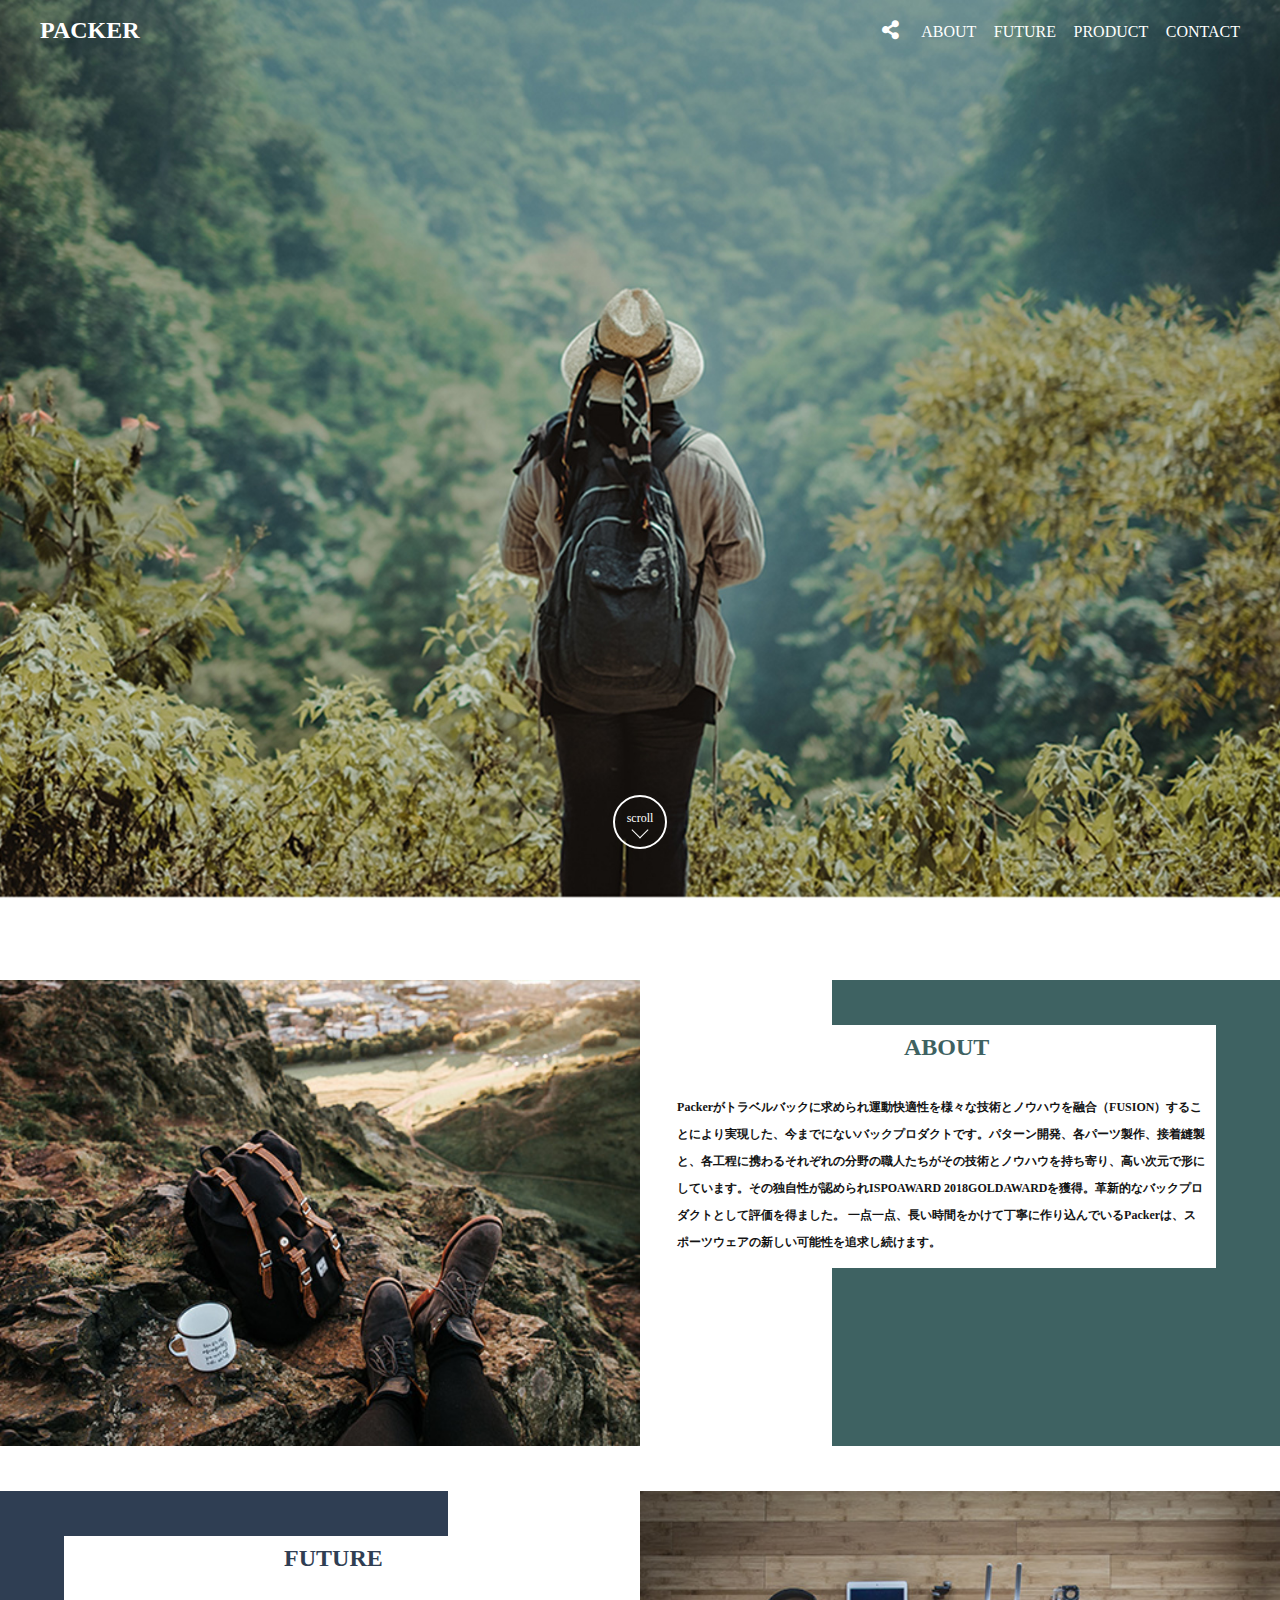
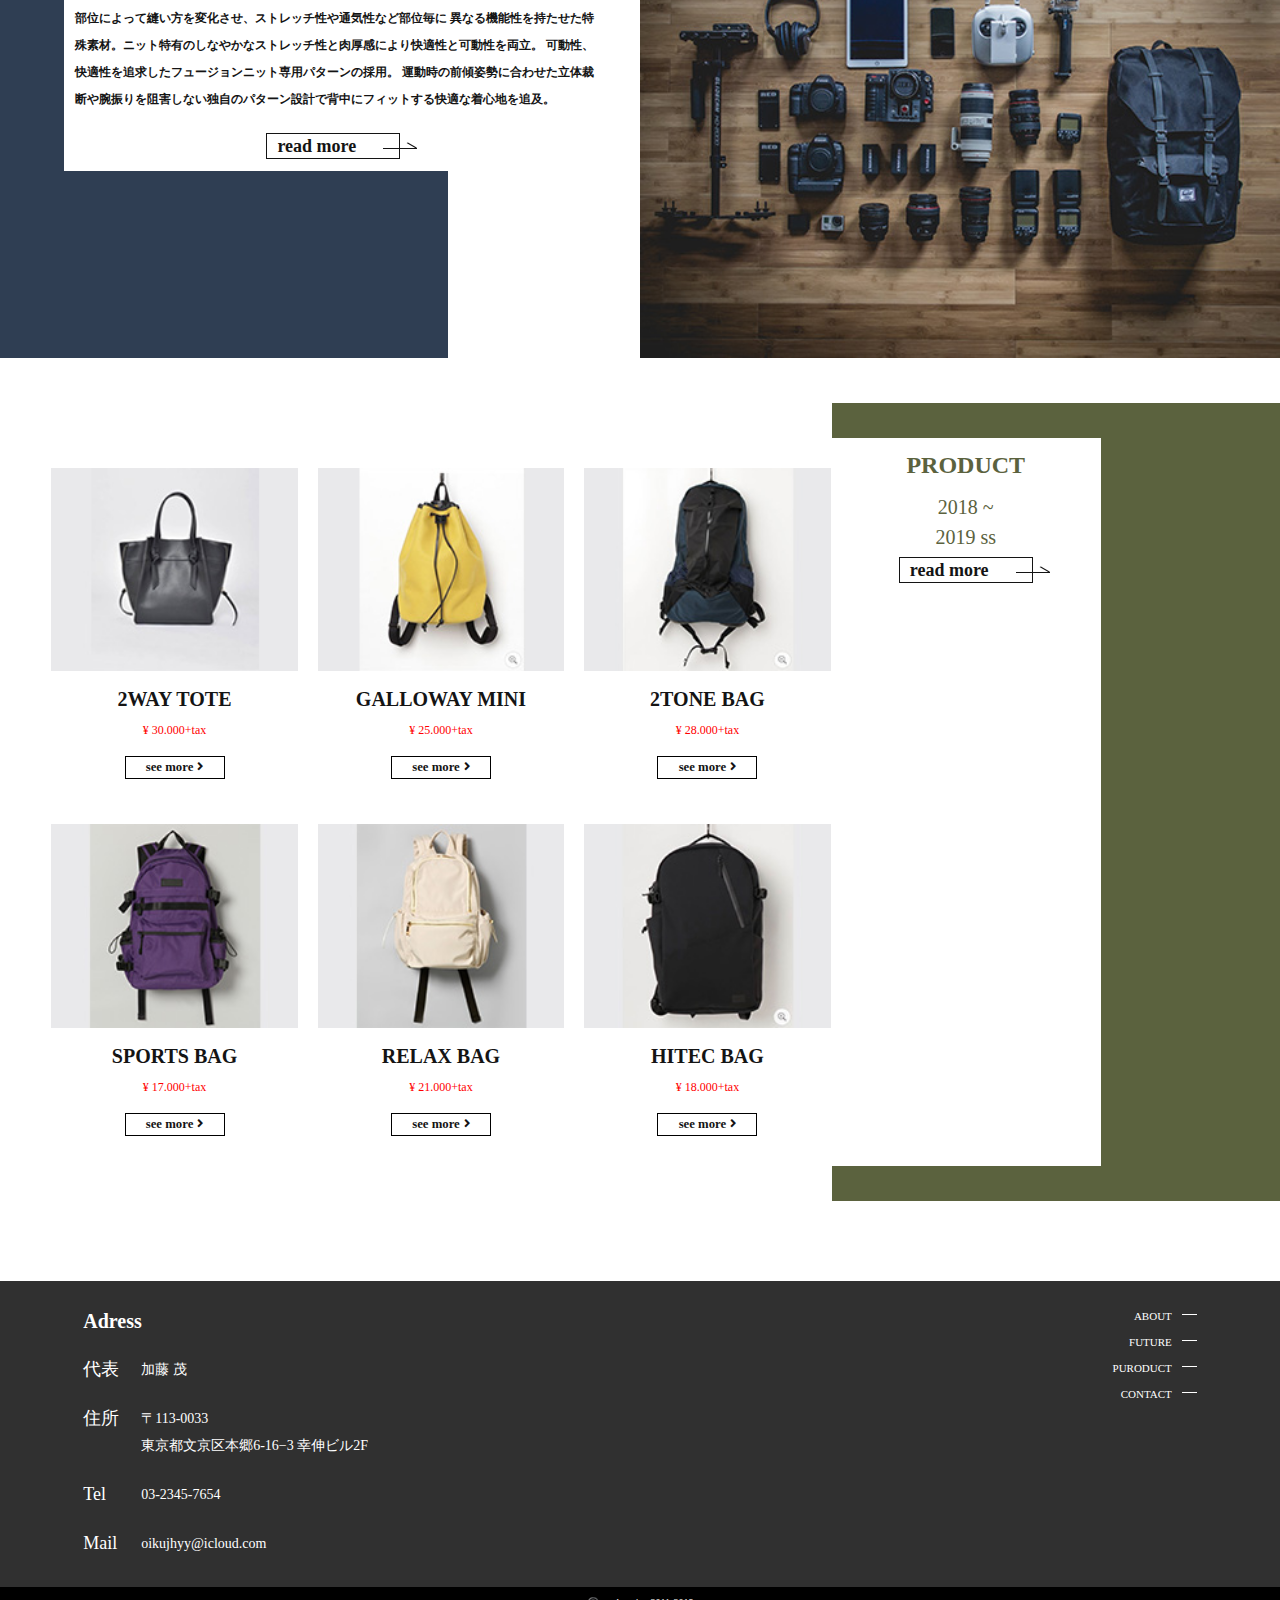
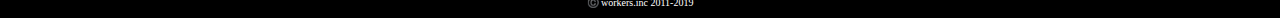
==== index.html @ 04b45cd9 "1st commit" ====
<!DOCTYPE html>

<html>

<head>
  <meta charset="utf-8">
  <title>packer</title>
  <meta name="viewport" content="width=device-width,initial-scale=1">
  <meta name="author" content="packerバックブランドサイト">
  <meta name="description" content="packerバックブランドサイトです。快適、安全、ファッションをテーマに制作したバックプロダクトです。">
  <link href="css/reset.css" rel="stylesheet">
    <link href="css/style.css" rel="stylesheet">
  <link href="https://use.fontawesome.com/releases/v5.6.1/css/all.css" rel="stylesheet">

</head>

<body>
  <header class="home-hd">
    <div class="g-nav">
    <h1 class="logo">PACKER</h1>
    <nav>
      <ul>
        <li class="share-btn"><i class="fas fa-share-alt"></i>
          <ul class="sns-list">
            <li><a href="#"><img src="image/sns/fb.svg" alt="facebookアイコン"></a></li>
            <li><a href="#"><img src="image/sns/is.svg" alt=" instagramアイコン"></a></li>
            <li><a href="#"><img src="image/sns/tw.svg" alt=" twitterアイコン"></a></li>
          </ul>
        </li>
        <li class="l-list"><a href="#about">ABOUT</a></li>
        <li class="l-list"><a href="#future">FUTURE</a></li>
        <li class="l-list"><a href="product.html">PRODUCT</a></li>
        <li class="l-list"><a href="contact.html">CONTACT</a></li>
      </ul>
    </nav>
    </div>
    
   <div class="bottom-scroll"><a href="#"><p class="scroll-txt">scroll</p></a></div>
    
  </header>
  
  <div class="wrapper">

  <div class="content" id="about">
    <div class="content--vi"><img src="image/about-left.jpg" alt="aboutのビジュアルの写真"></div>
    <div class="content--area__green">
      <section class="card">
        <h2 class="card--head card--head__green">ABOUT</h2>
        <p class="card--text">Packerがトラベルバックに求められ運動快適性を様々な技術とノウハウを融合（FUSION）することにより実現した、今までにないバックプロダクトです。パターン開発、各パーツ製作、接着縫製と、各工程に携わるそれぞれの分野の職人たちがその技術とノウハウを持ち寄り、高い次元で形にしています。その独自性が認められISPOAWARD 2018GOLDAWARDを獲得。革新的なバックプロダクトとして評価を得ました。 一点一点、長い時間をかけて丁寧に作り込んでいるPackerは、スポーツウェアの新しい可能性を追求し続けます。
        </p>
      </section>
    </div>
  </div>

  <div class="content content__rig">
    <div class="content--vi"><img src="image/future-reight.jpg" alt="futureのビジュアルの写真"></div>
    <div class="content--area content--area__navy">
      <section class="card">
        <h2 class="card--head card--head__navy">FUTURE</h2>
        <p class="card--text">部位によって縫い方を変化させ、ストレッチ性や通気性など部位毎に 異なる機能性を持たせた特殊素材。ニット特有のしなやかなストレッチ性と肉厚感により快適性と可動性を両立。 可動性、快適性を追求したフュージョンニット専用パターンの採用。 運動時の前傾姿勢に合わせた立体裁断や腕振りを阻害しない独自のパターン設計で背中にフィットする快適な着心地を追及。
        </p>
        <div class="rm--btn rm--btn-mt2"><a href="future.html"><span>read more</span></a><div class="arrow"></div></div>
      </section>
    </div>
  </div>
  
  <div class="pu-base">
  <div class="content pu-content">
      
      <div class="mulch">
        
        <div class="mulch-card">
         <img src="image/product1.jpg">
          <h3 class="mulch-card--head">2WAY TOTE</h3>
          <p class="price">¥ 30.000+tax</p>
          <div class="se--btn"><a href="#">see more<i class="fas fa-angle-right"></i></a></div>
        </div>
        
        <div class="mulch-card">
         <img src="image/product2.jpg">
          <h3 class="mulch-card--head">GALLOWAY MINI</h3>
          <p class="price">¥ 25.000+tax</p>
          <div class="se--btn"><a href="#">see more<i class="fas fa-angle-right"></i></a></div>
        </div>
        
        <div class="mulch-card">
         <img src="image/product3.jpg">
          <h3 class="mulch-card--head">2TONE BAG</h3>
          <p class="price">¥ 28.000+tax</p>
          <div class="se--btn"><a href="#">see more<i class="fas fa-angle-right"></i></a></div>
        </div>
        
        <div class="mulch-card">
         <img src="image/product4.jpg">
          <h3 class="mulch-card--head">SPORTS BAG</h3>
          <p class="price">¥ 17.000+tax</p>
          <div class="se--btn"><a href="#">see more<i class="fas fa-angle-right"></i></a></div>
        </div>
        
        <div class="mulch-card">
         <img src="image/product5.jpg">
          <h3 class="mulch-card--head">RELAX BAG</h3>
          <p class="price">¥ 21.000+tax</p>
          <div class="se--btn"><a href="#">see more<i class="fas fa-angle-right"></i></a></div>
        </div>
        
        <div class="mulch-card">
         <img src="image/product6.jpg">
          <h3 class="mulch-card--head">HITEC BAG</h3>
          <p class="price">¥ 18.000+tax</p>
          <div class="se--btn"><a href="#">see more<i class="fas fa-angle-right"></i></a></div>
        </div>
        
      </div>
    
      <section class="pu-card">
        <h2 class="card--head">PRODUCT</h2>
        <p class="card--season">
          2018 ~</p>
        <p class="card--season">
          2019 ss
        </p>
        <div class="rm--btn"><a href="product.html"><span>read more</span></a><div class="arrow"></div></div>
      </section>
    
  </div>
  </div>
    
</div> <!--wrapper終わり-->
  
  <footer>
   
    <div class="footer-primary">
    
    <div class="footer-left">
        <section class="address">
        <h4>Adress</h4>
        <table>
          <tr>
            <th>代表</th>
            <td>加藤 茂</td>
          </tr>
           <tr>
            <th>住所</th>
            <td>〒113-0033<br>東京都文京区本郷6-16−3 幸伸ビル2F</td>
          </tr>
          <tr>
            <th>Tel</th>
            <td>03-2345-7654</td>
          </tr>
          <tr>
            <th>Mail</th>
            <td>oikujhyy@icloud.com</td>
          </tr>
          
        </table>
        </section>
        
        <div class="map"><iframe src="https://www.google.com/maps/embed?pb=!1m18!1m12!1m3!1d3239.5385072702697!2d139.75621101525962!3d35.71297258018693!2m3!1f0!2f0!3f0!3m2!1i1024!2i768!4f13.1!3m3!1m2!1s0x60188c31268f7759%3A0x6d052c5ebc829a7!2z44CSMTEzLTAwMzMg5p2x5Lqs6YO95paH5Lqs5Yy65pys6YO377yW5LiB55uu77yR77yW4oiS77yTIOW5uOS8uOODk-ODqzJG!5e0!3m2!1sja!2sjp!4v1558173972260!5m2!1sja!2sjp" width="100%" height="100%" frameborder="0" style="border:0" allowfullscreen></iframe></div>
      </div>
    
    <div class="ft-nav">
      <nav>
        <ul>
          <li><a href="#about">ABOUT</a></li>
          <li><a href="#future">FUTURE</a></li>
          <li><a href="product.html">PURODUCT</a></li>
          <li><a href="contact.html">CONTACT</a></li>
        </ul>
      </nav>
    </div>
    
    </div>
    
    <div class="cop"><small>©️ workers.inc 2011-2019</small></div>
  </footer>
</body>


</html>
---- css/style.css ----
@charset "utf-8";

h1,h2,h3,h4,h5,h6 {
  font-weight: 600;
  color: #141414;
}

p,div{
  font-weight: 300;
  color: #141414;
}

html{
  font-size: 10px;
}

/*footer*/

footer{
  background-color: #303030;
  margin: 80px 0 0 0;
}

.footer-primary{
  display: flex;
  justify-content: space-between;
  padding: 30px 6.5%;
  box-sizing: border-box;
}

.footer-left{
  display: flex;
  justify-content: space-between;
  width: 73.7%;
}

.cop{
  background-color: #000;
  color: #fff;
  text-align: center;
  font-size: 1.2rem;
  line-height: 30px;
}

.address h4{
  font-size: 2rem;
  color: #fff;
  font-weight: 600;
  margin-bottom: 25px;
}

.address tbody tr th,td{
  color: #fff;
  padding-bottom: 22px;
  line-height: 2.7rem;
  vertical-align: top;
}

.address tbody tr:last-child th,.address tbody tr:last-child td{
  color: #fff;
  padding-bottom: 0px;
}


.address th{
  font-size: 18px;
  padding-right: 22px
}

.address td{
  font-size: 14px;
}

.map{
  width: 43.61%;
}

.ft-nav li{
  margin-bottom: 15px;
  text-align: right;
}

.ft-nav li a{
  font-size: 1.1rem;
  color: #fff;
  text-align: right;
}

.ft-nav li a::after{
  content: "";
  display: inline-block;
  background-color: #fff;
  height: 1px;
  width: 15px;
  margin-left: 10px;
  vertical-align: super;
}


/*btn*/

.rm--btn{
  display: block;
  position: relative;
  width: 134px;
  margin: 0 auto;
  line-height: 24px;
  text-align: left;
  border: 1px solid #141414;
  box-sizing: border-box;
  font-size: 1.8rem;
  font-weight: 600;
}

.rm--btn span{
  margin-left: 10px;
}

.rm--btn a{
  display: block;
  color: #141414;
}

.arrow{
  content: "";
  display: block;
  position: absolute;
  right: -18px;
  top: 58.33%;
  height: 1px;
  width: 34px;
  background-color: #141414;
}

.arrow::after{
  content: "";
  display: block;
  position: absolute;
  right: -1px;
  bottom: 3px;
  border-bottom: 1px solid #141414;
  border-right: 1px solid transparent;
  border-left: 1px solid transparent;
  width: 10px;
  transform: rotate(30deg);
}



/*gnav始まり*/


.g-nav{
  width: 100%;
  display: flex;
  justify-content: space-between;
  align-items: center;
  height: 60px;
  padding: 0 40px;
  box-sizing: border-box;
}

.g-nav{
  color: #fff;
}

.logo{
  font-size:2.4rem;
  color: #fff;
}

.g-nav li{
  display: inline-block;
  margin-left: 15px;
}

.g-nav li a{
  display: block;
  color: #fff;
  font-size: 1.6rem;
  position: relative;
}

.g-nav li.l-list a::after{
  position: absolute;
  content: "";
  display: block;
  height: 1px;
  margin-top: 10px;
  width: 0;
  background-color: #fff;
  transition: width 0.3s ease;
}

.g-nav li.l-list a:hover:after{
  width: 100%;
}

/*gnav終わり*/


/*home-base始まり*/

.content{
  display: flex;
  justify-content: space-between;
  margin-bottom: 45px;
}

div[class^="content--area"]{
  position: relative;
  width: 50%;
}

.card{
  position: relative;
  max-width: 550px;
  background-color: #fff;
  margin: 3.5vw 10% 0 2.9vw;
  padding: 10px 0 12.5px;
}

.card--head{
  font-size: 2.4rem;
  text-align: center;
  margin-bottom: 2.75vw;
}

.card--text{
  font-size: 1.2rem;
  line-height: 2.25em;
  padding-right: 2%;
  font-weight: 600;
}

/*home-base終わり*/




/*home-header始まり*/

header{
  position: relative;
  background-image: url(../image/home-top@2x.jpg);
  background-position: center;
  background-size: cover;
  height: 100vh;
  width: 100vw;
}

.home-hd{
  margin-bottom: 80px;
}

/*----SNS始まり----*/

.share-btn{
  position: relative;
  font-size: 1.9rem;
  margin-right: 5px;
}

.share-btn .sns-list{
  display: none;
  position: absolute;
  top: 31px;
  left: -50%;
  background-color: rgb(255,255,255,0.5);
  border-top: 5px solid #3e6262;
  width: 100px;
  padding: 8px;
}

.share-btn:hover .sns-list{
  display: flex;
  justify-content: space-between;
}

.share-btn .sns-list::before{
  content: "";
  display: block;
  position: absolute;
  top: -15px;
  left: 5%;
  border-right: 10px solid transparent;
  border-bottom: 10px solid #3e6262;
  border-left: 10px solid transparent;
}

.share-btn .sns-list li{
  margin: 0;
}

.share-btn .sns-list li a{
  text-align: center;
}

.share-btn .sns-list li a img{
  width: 25px;
}

/*----SNS終わり----*/


/*----scroll-btn始まり----*/

.bottom-scroll{
  position: absolute;
  bottom: 4vw;
  left: 50%;
  transform: translateX(-50%);
  width: 50px;
  height: 50px;
  border-radius: 50px;
  border: 2px solid #fff;
  font-size: 1.2rem;
  color: #fff;
  text-align: center;
}

.bottom-scroll .scroll-txt{
  padding-top: 15px;
  color: #fff;
}

.bottom-scroll .scroll-txt::after{
  content: "";
  display: block;
  width: 11px;
  height: 11px;
  border-right: 1px solid #fff;
  border-bottom: 1px solid #fff;
  transform: rotate(45deg);
  margin: auto;
}

/*----scroll-btn終わり----*/

/*home-header終わり*/


/*-共通header始まり*/

#puroduct header{
  background-image: none;
  height: auto;
  width: auto;
  margin-bottom: 0;
}

.home-hd{
  margin-bottom: 80px;
}

#puroduct .g-nav{
  background-color: #3e6262;
}

/*共通終わり*/

/*----top-about始まり----*/

.content--vi{
  width: 50%;
}

.content--vi img{
  width: 100%;
  height: auto;
}

.content--area__green::before{
  content: "";
  display: block;
  position: absolute;
  top: 0;
  right: 0;
  width: 70%;
  height: 100%;
  background-color: #3e6262;
}

.card--head__green{
  color: #3e6262;
}

/*----top-about終わり----*/


/*----top-future始まり----*/

.card--head__navy{
  color: #2f3e53;
}

.rm--btn-mt2{
  margin-top: 20px
}

.content__rig .content--vi{
  order: 2;
}

.content__rig .content--area{
  order: 1;
}

.content__rig .card{
   margin: 3.5vw 2.9vw 0 10%;
  padding: 10px 0 12.5px;
}

.content__rig .card--text{
  padding-left: 2%;
  padding-right: 0;
}

.content--area__navy::before{
  content: "";
  display: block;
  position: absolute;
  top: 0;
  left: 0;
  width: 70%;
  height: 100%;
  background-color: #2f3e53;
}

/*----top-future終わり----*/


/*----top-product始まり----*/

.pu-base{
  width: 100%;
  height: auto;
  position: relative;
  overflow: hidden;/*子要素のマージンを含むhttp://seto-abe.hatenablog.com/entry/2016/12/06/153305*/
}

.pu-base::before{
  content: "";
  display: block;
  position: absolute;
  right: 0;
  width: 35%;
  height: 100%;
  background-color: #5b623e;
}

.pu-content{
  width: 86%;
  background-color: #fff;
  margin: 35px 0;
  position: relative;
}

.pu-card{
  width: 24.54%;
  text-align: center;
}

.pu-card .card--head{
  color: #5b623e;
  margin-bottom: 20px;
  padding-top: 15px;
}

.pu-card p.card--season{
  color: #5b623e;
  font-size: 2rem;
  margin-bottom: 10px;
}

.pu-card p:last-child{
  margin-bottom: 30px;
}


.mulch{
  width: 75.46%;
  padding: 30px 0 30px 4.66%;
  box-sizing: border-box;
  display: grid;
  grid-gap: 45px 20px;
  grid-template-columns: repeat(auto-fit,minmax(187px,1fr));
}

.mulch-card img{
  width: 100%;
  margin-bottom: 18px;
}

.mulch-card--head{
  font-size: 2rem;
  text-align: center;
}

.mulch-card .price{
  font-size:  1.2rem;
  text-align: center;
  color: #ff0000;
  margin: 15px auto 20px;
}

.se--btn{
  font-size: 1.275rem;
  font-weight: 600;
  width: 100px;
  box-sizing: border-box;
  border: 1px solid #000;
  line-height: 21px;
  text-align: center;
  margin: auto;
}

.se--btn a{
  display: block;
  color: #141414;
}

.fa-angle-right{
  padding-left: 4px;
}

/*----top-product終わり----*/



/*----puroduct----*/

#puroduct .wrapper{
  position: relative;
}
#puroduct .wrapper::before{
  content: "";
  display: block;
  position: absolute;
  left: 0;
  top: 0;
  width: 100%;
  height: 30vw;
  background: url(../image/puroduct-top.jpg) center / cover no-repeat;
  font-size: 4.8rem;
}



#puroduct .wrapper h2{
  padding: 85px 0 76px 0;
  font-size: 4.8rem;
  text-align: center;
  color: #5b623e;
}

.pu-contener{
  position: relative;
}

.pu-mein{
  background-color: #fff;
  width: 1000px;
  margin: 0 auto;
  height: 500px;
  box-shadow: 0px 0px 10px rgba(0,0,0,0.25);
}
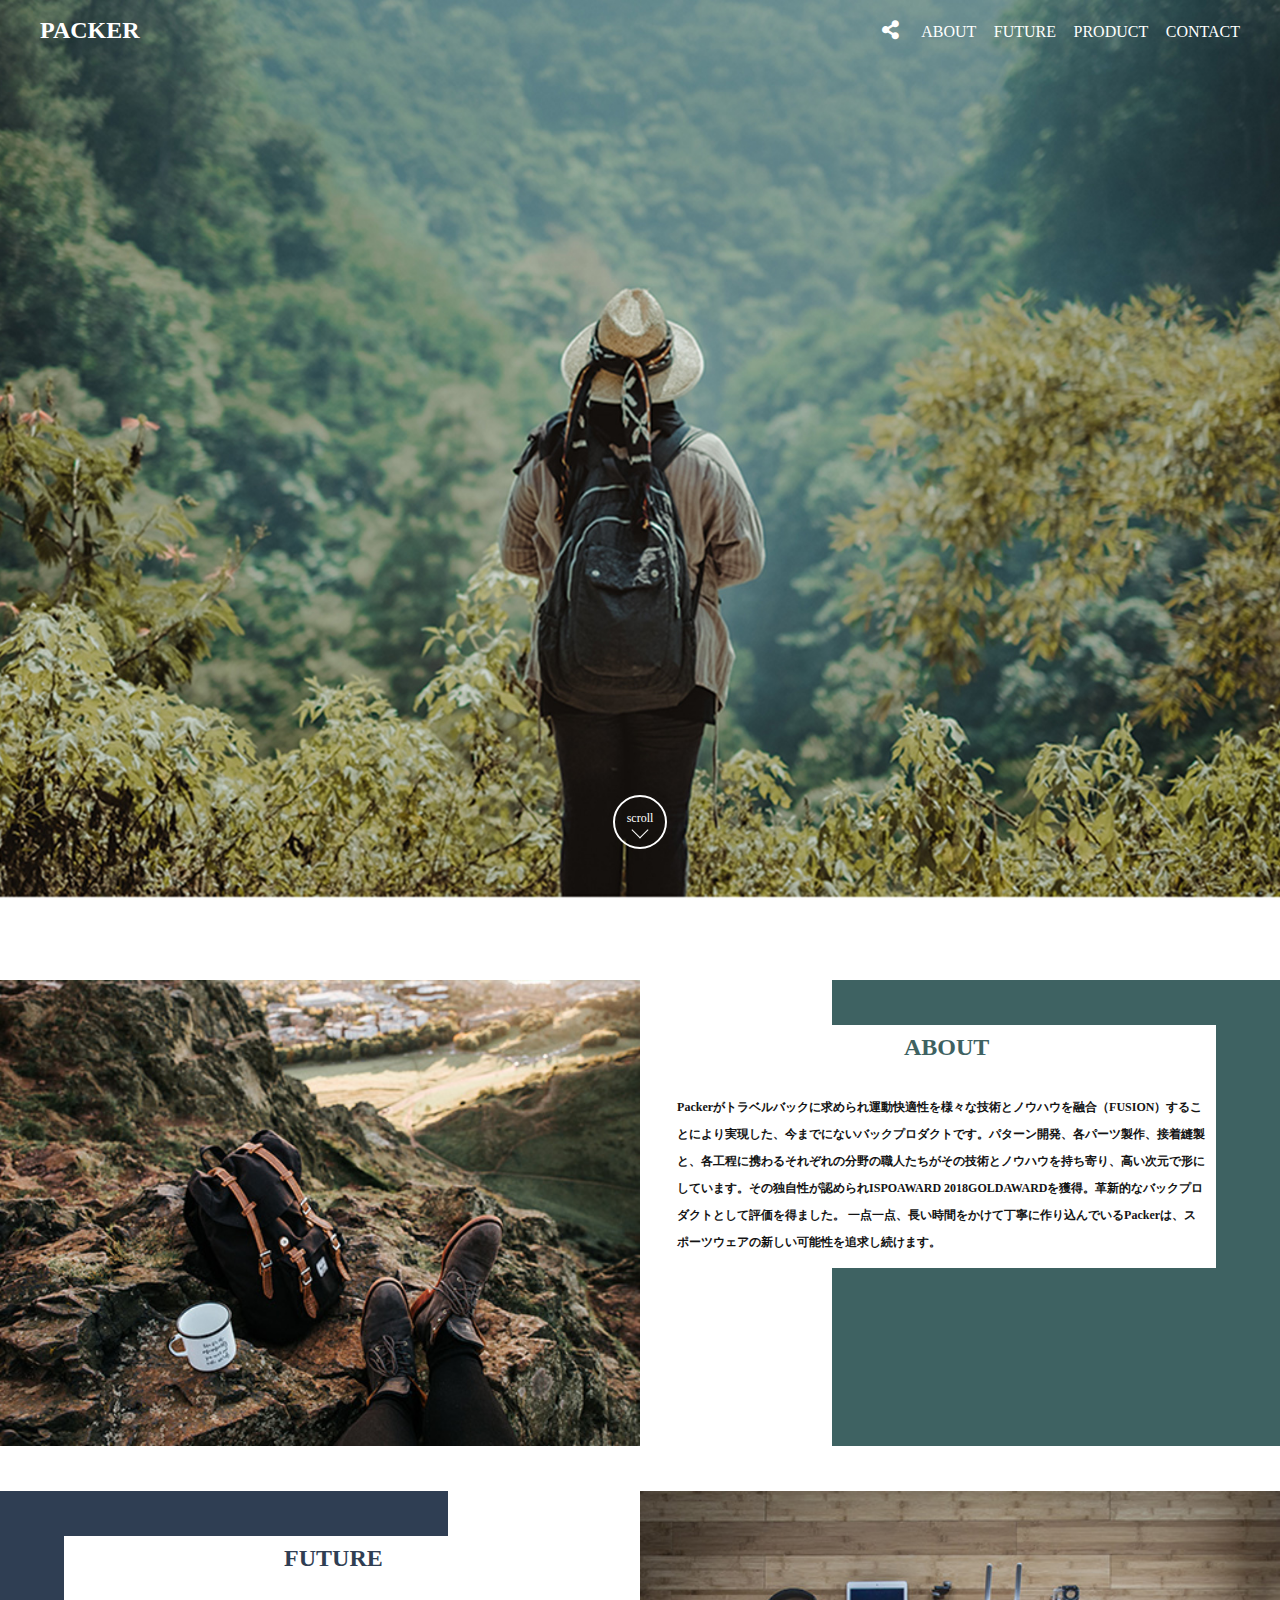
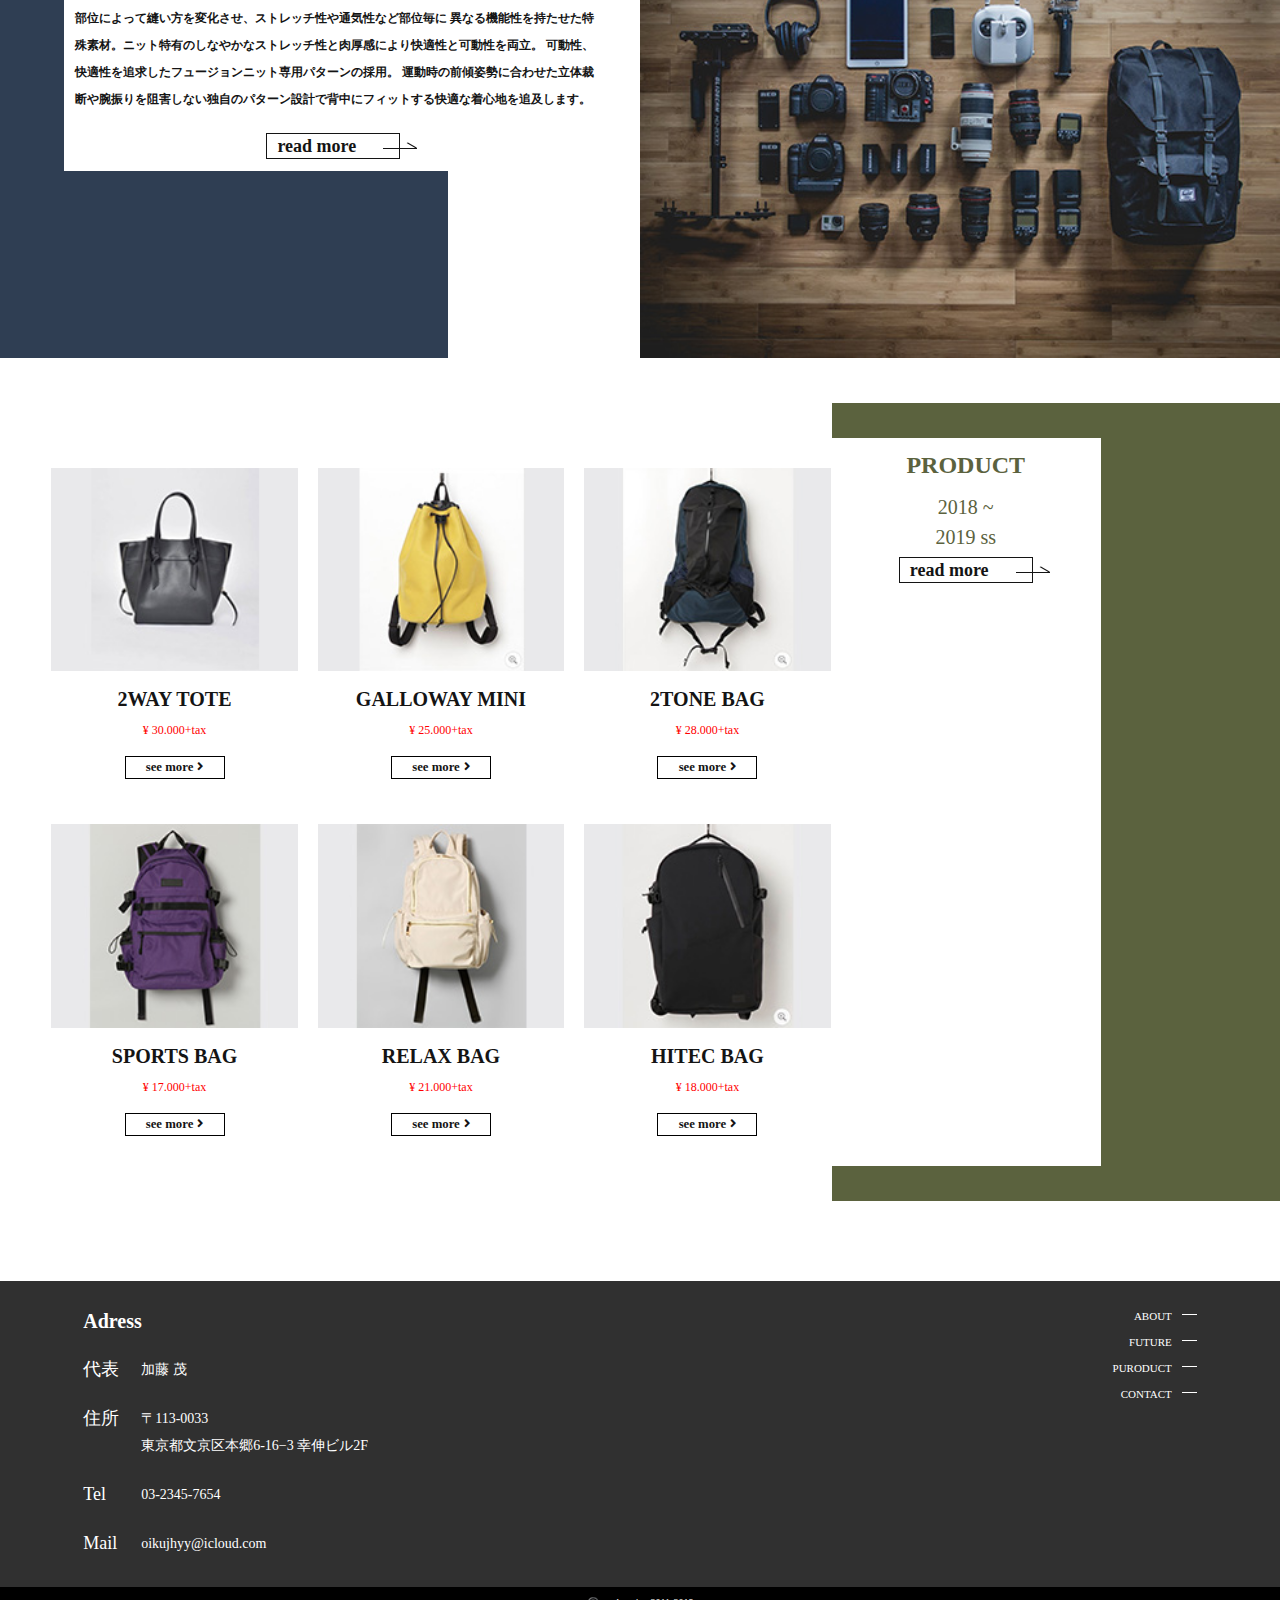
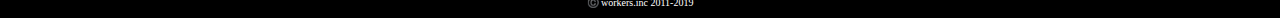
==== commit 677d7cea: "index.htmlに追記しました。" ====
--- a/index.html
+++ b/index.html
@@ -57,7 +57,7 @@
     <div class="content--area content--area__navy">
       <section class="card">
         <h2 class="card--head card--head__navy">FUTURE</h2>
-        <p class="card--text">部位によって縫い方を変化させ、ストレッチ性や通気性など部位毎に 異なる機能性を持たせた特殊素材。ニット特有のしなやかなストレッチ性と肉厚感により快適性と可動性を両立。 可動性、快適性を追求したフュージョンニット専用パターンの採用。 運動時の前傾姿勢に合わせた立体裁断や腕振りを阻害しない独自のパターン設計で背中にフィットする快適な着心地を追及。
+        <p class="card--text">部位によって縫い方を変化させ、ストレッチ性や通気性など部位毎に 異なる機能性を持たせた特殊素材。ニット特有のしなやかなストレッチ性と肉厚感により快適性と可動性を両立。 可動性、快適性を追求したフュージョンニット専用パターンの採用。 運動時の前傾姿勢に合わせた立体裁断や腕振りを阻害しない独自のパターン設計で背中にフィットする快適な着心地を追及します。
         </p>
         <div class="rm--btn rm--btn-mt2"><a href="future.html"><span>read more</span></a><div class="arrow"></div></div>
       </section>
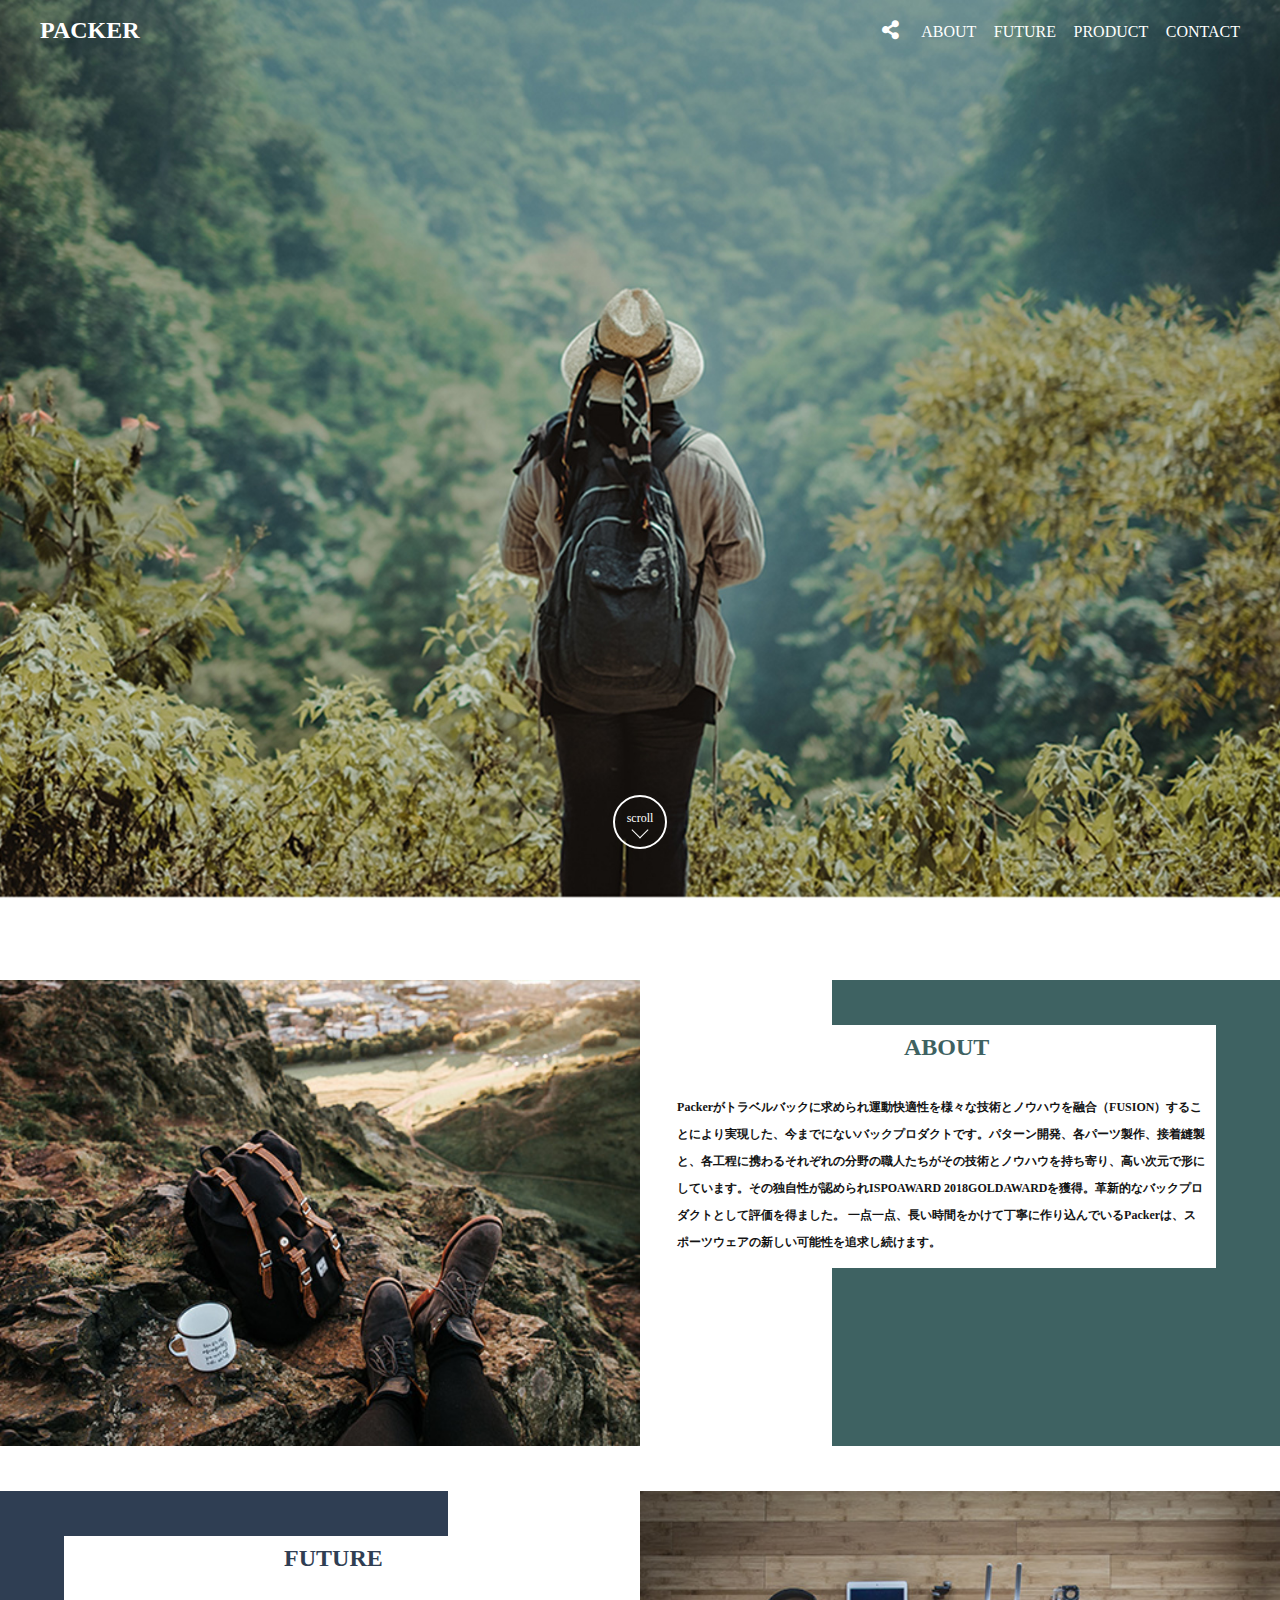
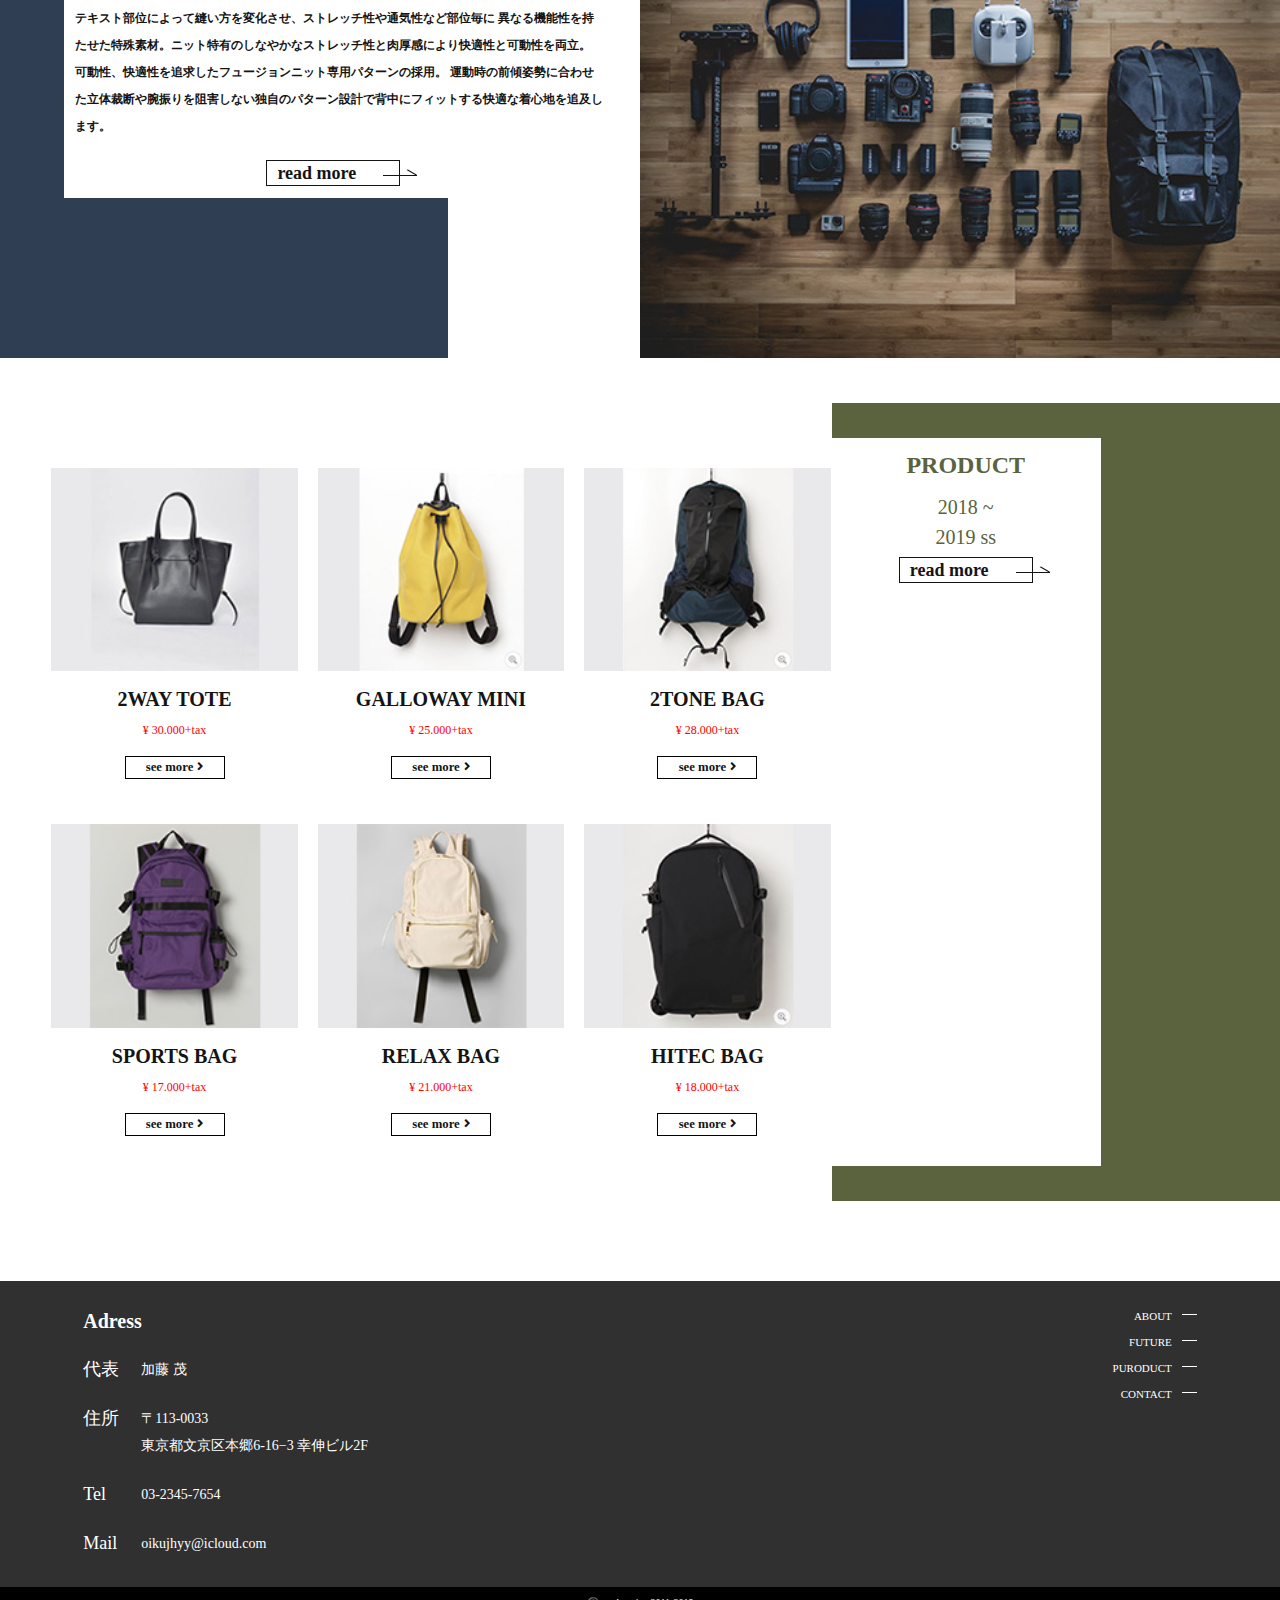
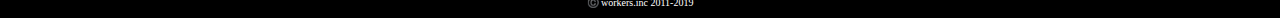
==== commit 3f4e1258: "文言追加" ====
--- a/index.html
+++ b/index.html
@@ -1,17 +1,18 @@
 <!DOCTYPE html>
 
-<html>
+<html lang="ja">
 
 <head>
   <meta charset="utf-8">
-  <title>packer</title>
+  <title>packers</title>
   <meta name="viewport" content="width=device-width,initial-scale=1">
   <meta name="author" content="packerバックブランドサイト">
   <meta name="description" content="packerバックブランドサイトです。快適、安全、ファッションをテーマに制作したバックプロダクトです。">
   <link href="css/reset.css" rel="stylesheet">
-    <link href="css/style.css" rel="stylesheet">
+  <link href="css/style.css" rel="stylesheet">
   <link href="https://use.fontawesome.com/releases/v5.6.1/css/all.css" rel="stylesheet">
-
+  <script src="js/jquery-3.3.1.min.js" defer></script>
+  <script src="js/view.js" defer></script>
 </head>
 
 <body>
@@ -29,7 +30,7 @@
         </li>
         <li class="l-list"><a href="#about">ABOUT</a></li>
         <li class="l-list"><a href="#future">FUTURE</a></li>
-        <li class="l-list"><a href="product.html">PRODUCT</a></li>
+        <li class="l-list"><a href="puroduct.html">PRODUCT</a></li>
         <li class="l-list"><a href="contact.html">CONTACT</a></li>
       </ul>
     </nav>
@@ -57,7 +58,7 @@
     <div class="content--area content--area__navy">
       <section class="card">
         <h2 class="card--head card--head__navy">FUTURE</h2>
-        <p class="card--text">部位によって縫い方を変化させ、ストレッチ性や通気性など部位毎に 異なる機能性を持たせた特殊素材。ニット特有のしなやかなストレッチ性と肉厚感により快適性と可動性を両立。 可動性、快適性を追求したフュージョンニット専用パターンの採用。 運動時の前傾姿勢に合わせた立体裁断や腕振りを阻害しない独自のパターン設計で背中にフィットする快適な着心地を追及します。
+        <p class="card--text">テキスト部位によって縫い方を変化させ、ストレッチ性や通気性など部位毎に 異なる機能性を持たせた特殊素材。ニット特有のしなやかなストレッチ性と肉厚感により快適性と可動性を両立。 可動性、快適性を追求したフュージョンニット専用パターンの採用。 運動時の前傾姿勢に合わせた立体裁断や腕振りを阻害しない独自のパターン設計で背中にフィットする快適な着心地を追及します。
         </p>
         <div class="rm--btn rm--btn-mt2"><a href="future.html"><span>read more</span></a><div class="arrow"></div></div>
       </section>
@@ -70,42 +71,42 @@
       <div class="mulch">
         
         <div class="mulch-card">
-         <img src="image/product1.jpg">
+         <img src="image/product1.jpg" alt="2WAY TOTEの写真">
           <h3 class="mulch-card--head">2WAY TOTE</h3>
           <p class="price">¥ 30.000+tax</p>
           <div class="se--btn"><a href="#">see more<i class="fas fa-angle-right"></i></a></div>
         </div>
         
         <div class="mulch-card">
-         <img src="image/product2.jpg">
+         <img src="image/product2.jpg" alt="GALLOWAY MINIの写真">
           <h3 class="mulch-card--head">GALLOWAY MINI</h3>
           <p class="price">¥ 25.000+tax</p>
           <div class="se--btn"><a href="#">see more<i class="fas fa-angle-right"></i></a></div>
         </div>
         
         <div class="mulch-card">
-         <img src="image/product3.jpg">
+         <img src="image/product3.jpg" alt="2TONE BAGの写真">
           <h3 class="mulch-card--head">2TONE BAG</h3>
           <p class="price">¥ 28.000+tax</p>
           <div class="se--btn"><a href="#">see more<i class="fas fa-angle-right"></i></a></div>
         </div>
         
         <div class="mulch-card">
-         <img src="image/product4.jpg">
+         <img src="image/product4.jpg" alt="SPORTS BAGの写真">
           <h3 class="mulch-card--head">SPORTS BAG</h3>
           <p class="price">¥ 17.000+tax</p>
           <div class="se--btn"><a href="#">see more<i class="fas fa-angle-right"></i></a></div>
         </div>
         
         <div class="mulch-card">
-         <img src="image/product5.jpg">
+         <img src="image/product5.jpg" alt="RELAX BAの写真">
           <h3 class="mulch-card--head">RELAX BAG</h3>
           <p class="price">¥ 21.000+tax</p>
           <div class="se--btn"><a href="#">see more<i class="fas fa-angle-right"></i></a></div>
         </div>
         
         <div class="mulch-card">
-         <img src="image/product6.jpg">
+         <img src="image/product6.jpg" alt="HITEC BAGの写真">
           <h3 class="mulch-card--head">HITEC BAG</h3>
           <p class="price">¥ 18.000+tax</p>
           <div class="se--btn"><a href="#">see more<i class="fas fa-angle-right"></i></a></div>
--- a/css/style.css
+++ b/css/style.css
@@ -1,8 +1,13 @@
 @charset "utf-8";
+
 
 h1,h2,h3,h4,h5,h6 {
   font-weight: 600;
   color: #141414;
+}
+
+h1 a{
+  color: #fff;
 }
 
 p,div{
@@ -145,6 +150,15 @@
   transform: rotate(30deg);
 }
 
+.crat--btn {
+  display: inline-block;
+  font-size: 1.6rem;
+  padding: 0 10px 0;
+  border: 1px solid #141414; 
+  margin-top: 35px;
+  line-height: 32px;
+  cursor: pointer;
+}
 
 
 /*gnav始まり*/
@@ -266,10 +280,11 @@
   position: absolute;
   top: 31px;
   left: -50%;
-  background-color: rgb(255,255,255,0.5);
-  border-top: 5px solid #3e6262;
+  background-color: #fff;
+  border-top: 5px solid #5ca5a5;
   width: 100px;
   padding: 8px;
+  z-index: 5;
 }
 
 .share-btn:hover .sns-list{
@@ -284,7 +299,7 @@
   top: -15px;
   left: 5%;
   border-right: 10px solid transparent;
-  border-bottom: 10px solid #3e6262;
+  border-bottom: 10px solid#5ca5a5;
   border-left: 10px solid transparent;
 }
 
@@ -342,18 +357,14 @@
 
 /*-共通header始まり*/
 
-#puroduct header{
+#puroduct header,#shop header{
   background-image: none;
   height: auto;
   width: auto;
   margin-bottom: 0;
 }
 
-.home-hd{
-  margin-bottom: 80px;
-}
-
-#puroduct .g-nav{
+#puroduct .g-nav,#shop .g-nav{
   background-color: #3e6262;
 }
 
@@ -533,6 +544,7 @@
 #puroduct .wrapper{
   position: relative;
 }
+
 #puroduct .wrapper::before{
   content: "";
   display: block;
@@ -545,8 +557,6 @@
   font-size: 4.8rem;
 }
 
-
-
 #puroduct .wrapper h2{
   padding: 85px 0 76px 0;
   font-size: 4.8rem;
@@ -560,21 +570,239 @@
 
 .pu-mein{
   background-color: #fff;
-  width: 1000px;
+  width: 80%;
   margin: 0 auto;
-  height: 500px;
-  box-shadow: 0px 0px 10px rgba(0,0,0,0.25);
-}
-
-
-
-
-
-
-
-
-
-
-
-
-
+  padding: 50px 9.5% 45px;
+  box-sizing: border-box;
+  box-shadow: 0px 0px 10px rgba(196, 160, 160, 0.25);
+}
+
+
+#puroduct .tab-area{
+  margin-bottom: 70px;
+}
+
+.tab-area ul{
+  display: flex;
+}
+
+.tab-area ul li{
+  padding: 0 20px;
+  font-size: 18px;
+  font-weight: 600;
+  color: #5b623e;
+  cursor: pointer;
+}
+.tab-area ul li:first-child{
+  margin-left: 20px;
+}
+
+.tab-area ul li span{
+  padding-bottom: 10px;
+  display: block;
+  border-bottom: 2px solid #5b623e;
+}
+
+.tab_panel1,.tab_panel2,.tab_panel3{
+  display: flex;
+  flex-wrap: wrap;
+  line-height: 1.5em;
+}
+
+.tab_panel2,.tab_panel3{
+  display:none;
+}
+
+.panel-card{
+  width: calc((100% - 40px) / 3);
+  margin-right: 20px;
+  margin-bottom: 45px;
+  text-align: center;
+  cursor: pointer;
+}
+
+
+.panel-card:nth-child(3n){
+  margin-right: 0;
+}
+
+.panel-card img{
+  width: 100%;
+}
+
+.panel-card h3{
+  font-size: 2rem;
+  line-height: 1em;
+  text-align: center;
+  margin: 17px 0 27px 0;
+}
+
+.panel-card p{
+  font-size: 1.2rem;
+  color: #f00000;
+  text-align: center;
+}
+
+.panel-card button{
+  margin-top: 20px;
+  background-color: #fff;
+  color: #000;
+  border: 1px solid #000;
+  font-size: 1.275rem;
+  font-weight: 600;
+  padding: 0 10px;
+  line-height: 20px;
+  cursor: pointer;
+}
+
+
+
+/* product shop */
+
+#shop .wrapper{
+  width: 80%;
+  padding: 0 6.5%;
+  box-sizing: border-box;
+  margin: 0 auto;
+}
+
+.pu-shop{
+  margin-top: 45px;
+}
+
+.pu-shop h2{
+   font-size: 2.4rem;
+   color: #3e6262;
+}
+
+.pu-shop ul.breadcrumb{
+  display: flex;
+  font-size: 1.0rem;
+  margin: 20px 0 32px 0;
+}
+
+.pu-shop ul.breadcrumb li{
+  color: #aac1c1;
+  margin-right: 8px;
+}
+
+.pu-shop ul.breadcrumb li:last-child{
+  color: #3e6262;
+}
+
+.shop-main {
+  display: flex;
+  justify-content: space-between;
+}
+
+.shop-left{
+  width: 52.23%;
+}
+
+.shop-left .main-veiw img{
+  width: 100%;
+}
+
+.main-list{
+  margin-top: 40px;
+}
+
+.main-list ul{
+  display: flex;
+  justify-content: space-between;
+}
+
+.main-list ul li{
+  width: calc(100% / 4);
+  margin-right: 5px;
+  cursor: pointer;
+}
+
+.main-list ul li:last-child{
+  margin: 0;
+}
+
+.main-list ul li img{
+  width: 100%;
+}
+
+.shop--reight{
+  width: 37.31%;
+}
+
+.shop--reight h4{
+  font-size: 2.0rem;
+  color: #141414;
+}
+
+.shop--reight p{
+  font-size: 1.8rem;
+  color: #ff0000;
+  margin: 25px 0 30px 0
+}
+
+.shop--reight .tab-area ul li {
+  font-size: 1.1rem;
+  color: #acacac;
+  margin: 0 25px 0 0;
+  padding: 0;
+}
+
+.shop--reight .tab-area ul li span {
+  padding-bottom: 10px;
+  display: block;
+  border-bottom: 2px solid #acacac;
+}
+
+.shop--reight .tab_panel1, .shop--reight .tab_panel2, .shop--reight .tab_panel3 {
+  padding-top: 15px;
+}
+
+
+.panel-area .crat{
+  text-align: center
+}
+
+.r-item{
+  border-top: 1px solid #141414;
+  margin-top: 30px;
+}
+
+.r-item h4{
+  width: 100%;
+  font-size: 1.4rem;
+  color: #141414;
+  margin: 20px 0 12px 0
+}
+
+.item-list{
+  display: flex;
+}
+
+.item-list ul{
+  width: 85.71%;
+  justify-content: space-between;
+  display: flex;
+}
+
+.item-list ul li{
+  width: calc((100% - 5%) / 3);
+}
+
+.item-list ul li img{
+  width: 100%;
+}
+
+.item-list .btn{
+  width: 7.145%;
+  font-size: 1.5rem;
+  position: relative;
+  cursor: pointer;
+}
+
+.item-list .fas {
+  position: absolute;
+  top: 50%;
+  left: 50%;
+  transform: translate(-50%,-50%);
+}